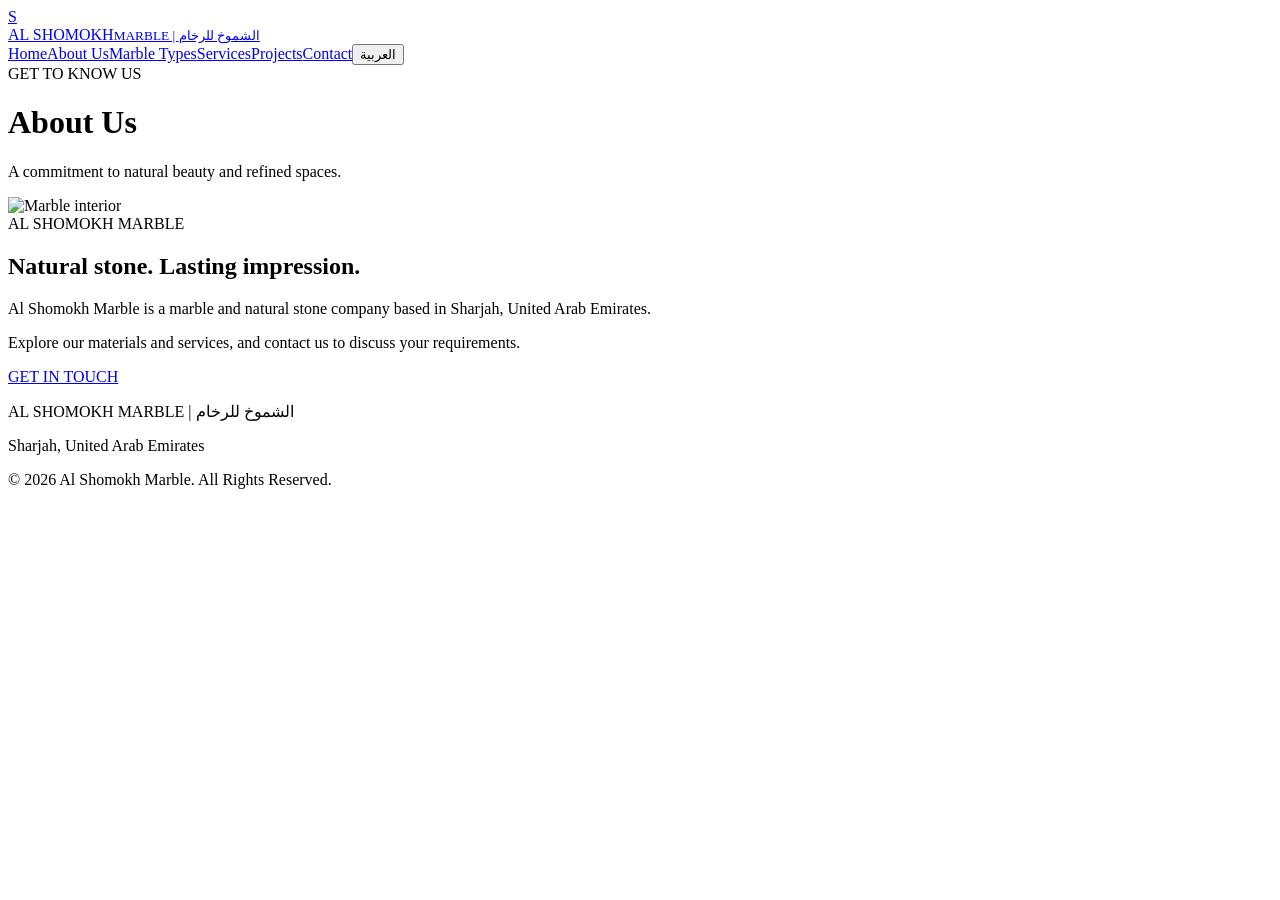
==== about.html @ c5558c02 "Add files via upload" ====
<!DOCTYPE html>
<html lang="en" dir="ltr">
<head>
<meta charset="UTF-8"><meta name="viewport" content="width=device-width, initial-scale=1.0">
<title>About Al Shomokh Marble</title>
<meta name="description" content="Al Shomokh Marble - marble and natural stone company in Sharjah, UAE.">
<link rel="stylesheet" href="assets/style.css">
<link rel="icon" href="assets/favicon.svg" type="image/svg+xml">
</head>
<body>
<header>
<a class="brand" href="index.html" aria-label="Al Shomokh Marble Home"><div class="brand-mark">S</div><div class="brand-name">AL SHOMOKH<small>MARBLE | الشموخ للرخام</small></div></a>
<nav><a href="index.html" class="" data-en="Home" data-ar="الرئيسية">Home</a><a href="about.html" class="active" data-en="About Us" data-ar="من نحن">About Us</a><a href="products.html" class="" data-en="Marble Types" data-ar="أنواع الرخام">Marble Types</a><a href="services.html" class="" data-en="Services" data-ar="خدماتنا">Services</a><a href="projects.html" class="" data-en="Projects" data-ar="أعمالنا">Projects</a><a href="contact.html" class="" data-en="Contact" data-ar="تواصل معنا">Contact</a><button class="lang" onclick="toggleLanguage()">العربية</button></nav>
</header>

<div class="page-hero"><div class="eyebrow" data-en="GET TO KNOW US" data-ar="تعرّفوا علينا">GET TO KNOW US</div><h1 data-en="About Us" data-ar="من نحن">About Us</h1><p data-en="A commitment to natural beauty and refined spaces." data-ar="اهتمام بجمال الطبيعة وأناقة المساحات.">A commitment to natural beauty and refined spaces.</p></div>
<section><div class="split"><img src="https://images.unsplash.com/photo-1600566753086-00f18fb6b3ea?auto=format&fit=crop&w=1100&q=85" alt="Marble interior"><div class="content"><div class="eyebrow" data-en="AL SHOMOKH MARBLE" data-ar="الشموخ للرخام">AL SHOMOKH MARBLE</div><h2 data-en="Natural stone. Lasting impression." data-ar="حجر طبيعي، وأثر يدوم.">Natural stone. Lasting impression.</h2><p data-en="Al Shomokh Marble is a marble and natural stone company based in Sharjah, United Arab Emirates. We aim to bring beauty, quality and elegance to different spaces through marble and stone solutions." data-ar="الشموخ للرخام شركة متخصصة في الرخام والأحجار الطبيعية، مقرها الشارقة في دولة الإمارات العربية المتحدة. نسعى إلى تقديم الجمال والجودة والفخامة لمختلف المساحات من خلال حلول الرخام والأحجار الطبيعية.">Al Shomokh Marble is a marble and natural stone company based in Sharjah, United Arab Emirates.</p><p data-en="Explore our materials and services, and contact us to discuss your requirements." data-ar="تعرّفوا على الخامات والخدمات التي نقدمها، وتواصلوا معنا لمناقشة متطلباتكم.">Explore our materials and services, and contact us to discuss your requirements.</p><a class="btn" href="contact.html" data-en="GET IN TOUCH" data-ar="تواصلوا معنا">GET IN TOUCH</a></div></div></section>

<footer><p>AL SHOMOKH MARBLE | الشموخ للرخام</p><p data-en="Sharjah, United Arab Emirates" data-ar="الشارقة، الإمارات العربية المتحدة">Sharjah, United Arab Emirates</p><p>© 2026 Al Shomokh Marble. All Rights Reserved.</p></footer>
<script src="assets/script.js"></script>
</body></html>
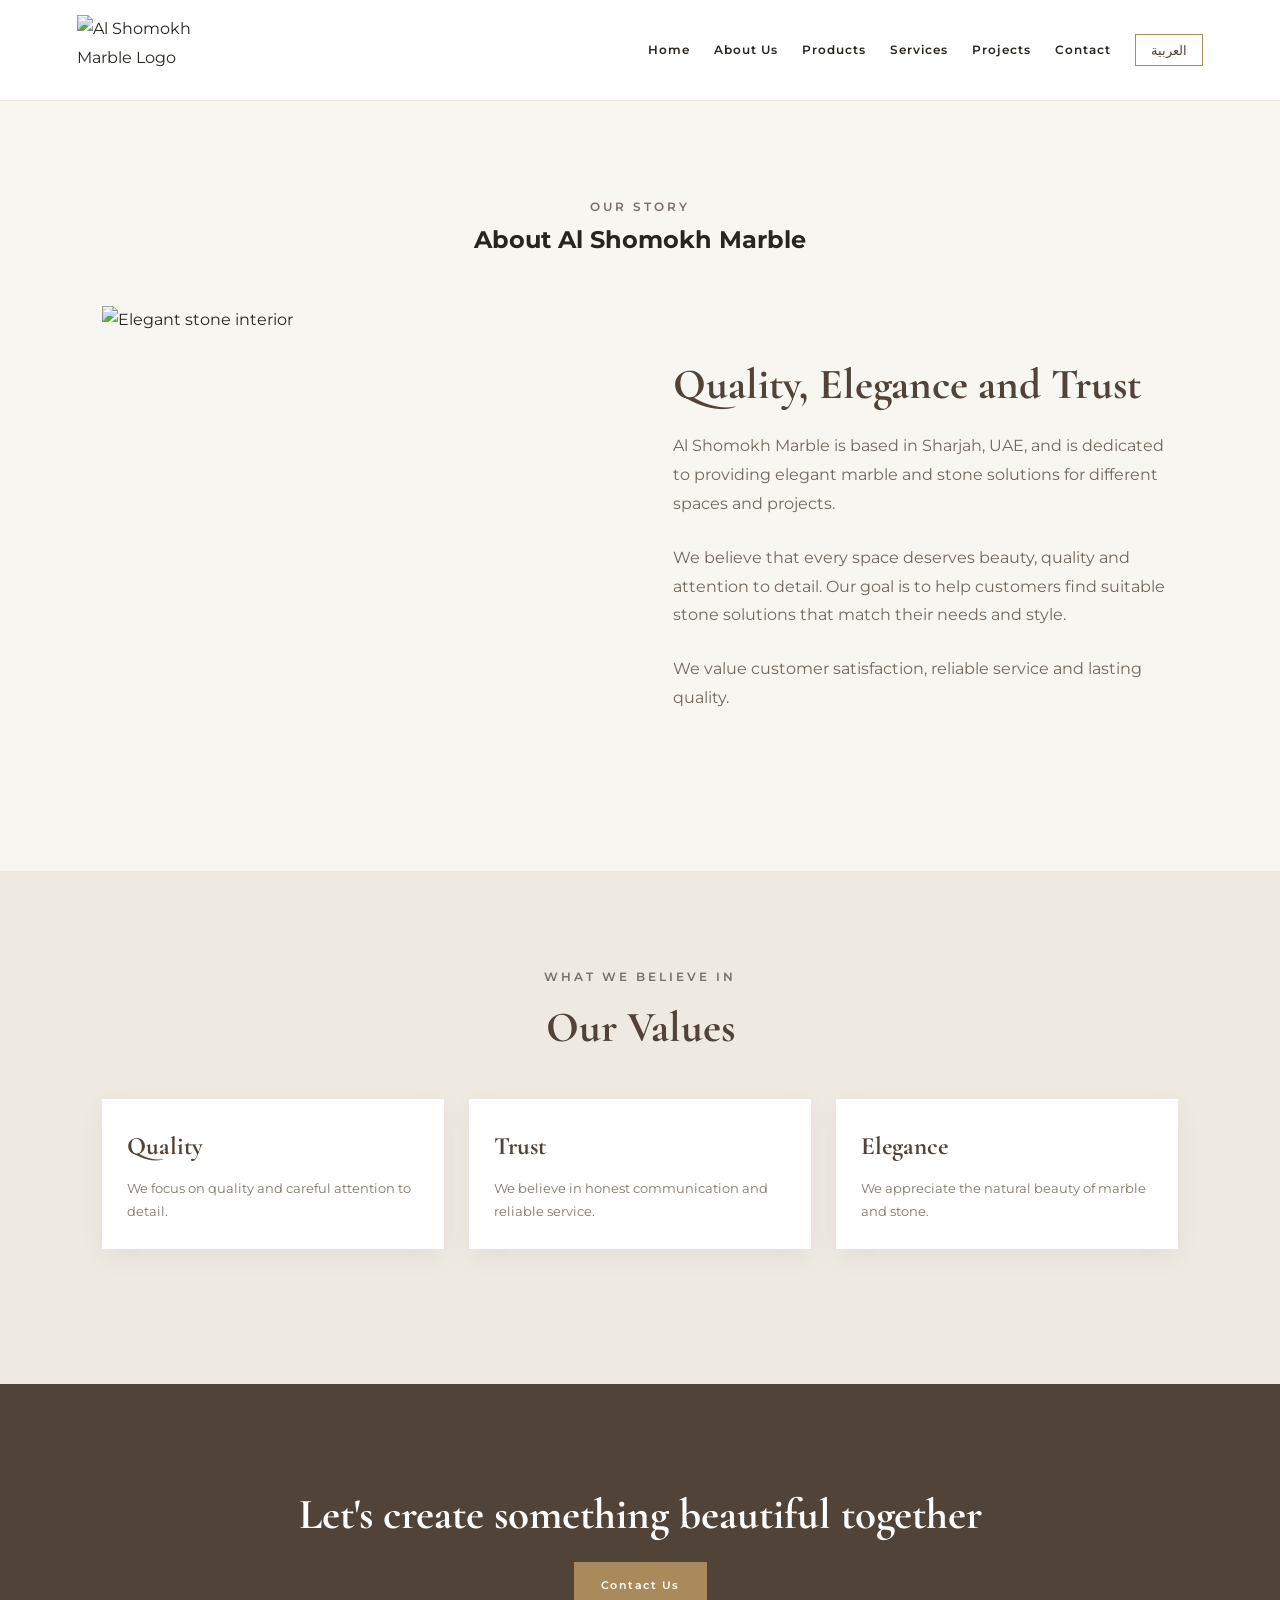
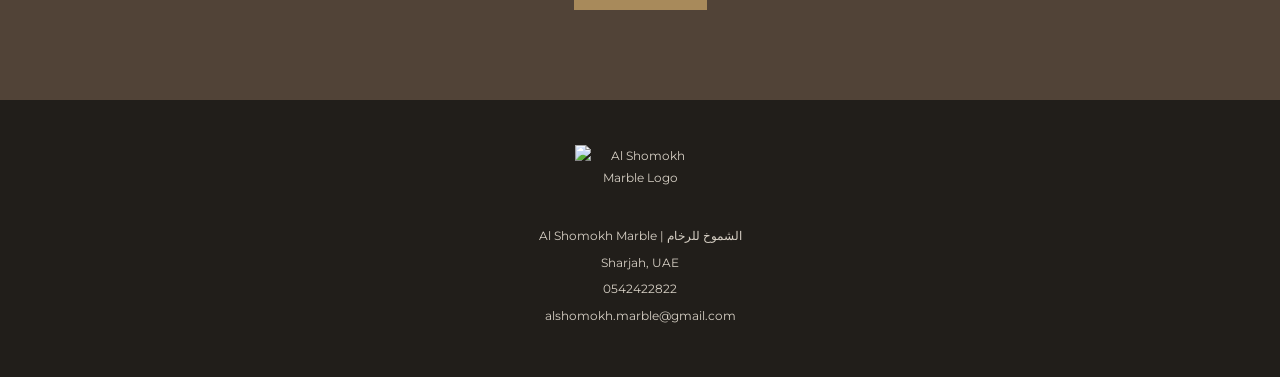
==== commit 49bce5b3: "Refactor about.html for improved structure and content" ====
--- a/about.html
+++ b/about.html
@@ -1,21 +1,114 @@
+
 <!DOCTYPE html>
 <html lang="en" dir="ltr">
 <head>
-<meta charset="UTF-8"><meta name="viewport" content="width=device-width, initial-scale=1.0">
-<title>About Al Shomokh Marble</title>
-<meta name="description" content="Al Shomokh Marble - marble and natural stone company in Sharjah, UAE.">
-<link rel="stylesheet" href="assets/style.css">
-<link rel="icon" href="assets/favicon.svg" type="image/svg+xml">
+  <meta charset="UTF-8">
+  <meta name="viewport" content="width=device-width, initial-scale=1.0">
+  <title>About Us | Al Shomokh Marble</title>
+  <link rel="stylesheet" href="assets/style.css">
 </head>
 <body>
-<header>
-<a class="brand" href="index.html" aria-label="Al Shomokh Marble Home"><div class="brand-mark">S</div><div class="brand-name">AL SHOMOKH<small>MARBLE | الشموخ للرخام</small></div></a>
-<nav><a href="index.html" class="" data-en="Home" data-ar="الرئيسية">Home</a><a href="about.html" class="active" data-en="About Us" data-ar="من نحن">About Us</a><a href="products.html" class="" data-en="Marble Types" data-ar="أنواع الرخام">Marble Types</a><a href="services.html" class="" data-en="Services" data-ar="خدماتنا">Services</a><a href="projects.html" class="" data-en="Projects" data-ar="أعمالنا">Projects</a><a href="contact.html" class="" data-en="Contact" data-ar="تواصل معنا">Contact</a><button class="lang" onclick="toggleLanguage()">العربية</button></nav>
+
+<header class="header">
+  <a class="brand" href="index.html">
+    <img src="assets/logo.jpeg" alt="Al Shomokh Marble Logo">
+  </a>
+
+  <nav>
+    <a href="index.html" data-en="Home" data-ar="الرئيسية">Home</a>
+    <a href="about.html" data-en="About Us" data-ar="من نحن">About Us</a>
+    <a href="products.html" data-en="Products" data-ar="المنتجات">Products</a>
+    <a href="services.html" data-en="Services" data-ar="خدماتنا">Services</a>
+    <a href="projects.html" data-en="Projects" data-ar="مشاريعنا">Projects</a>
+    <a href="contact.html" data-en="Contact" data-ar="اتصل بنا">Contact</a>
+    <button class="lang" onclick="toggleLanguage()">العربية</button>
+  </nav>
 </header>
 
-<div class="page-hero"><div class="eyebrow" data-en="GET TO KNOW US" data-ar="تعرّفوا علينا">GET TO KNOW US</div><h1 data-en="About Us" data-ar="من نحن">About Us</h1><p data-en="A commitment to natural beauty and refined spaces." data-ar="اهتمام بجمال الطبيعة وأناقة المساحات.">A commitment to natural beauty and refined spaces.</p></div>
-<section><div class="split"><img src="https://images.unsplash.com/photo-1600566753086-00f18fb6b3ea?auto=format&fit=crop&w=1100&q=85" alt="Marble interior"><div class="content"><div class="eyebrow" data-en="AL SHOMOKH MARBLE" data-ar="الشموخ للرخام">AL SHOMOKH MARBLE</div><h2 data-en="Natural stone. Lasting impression." data-ar="حجر طبيعي، وأثر يدوم.">Natural stone. Lasting impression.</h2><p data-en="Al Shomokh Marble is a marble and natural stone company based in Sharjah, United Arab Emirates. We aim to bring beauty, quality and elegance to different spaces through marble and stone solutions." data-ar="الشموخ للرخام شركة متخصصة في الرخام والأحجار الطبيعية، مقرها الشارقة في دولة الإمارات العربية المتحدة. نسعى إلى تقديم الجمال والجودة والفخامة لمختلف المساحات من خلال حلول الرخام والأحجار الطبيعية.">Al Shomokh Marble is a marble and natural stone company based in Sharjah, United Arab Emirates.</p><p data-en="Explore our materials and services, and contact us to discuss your requirements." data-ar="تعرّفوا على الخامات والخدمات التي نقدمها، وتواصلوا معنا لمناقشة متطلباتكم.">Explore our materials and services, and contact us to discuss your requirements.</p><a class="btn" href="contact.html" data-en="GET IN TOUCH" data-ar="تواصلوا معنا">GET IN TOUCH</a></div></div></section>
+<section class="section">
+  <div class="section-heading">
+    <p class="eyebrow" data-en="OUR STORY" data-ar="قصتنا">OUR STORY</p>
+    <h1 data-en="About Al Shomokh Marble" data-ar="من نحن – الشموخ للرخام">About Al Shomokh Marble</h1>
+  </div>
 
-<footer><p>AL SHOMOKH MARBLE | الشموخ للرخام</p><p data-en="Sharjah, United Arab Emirates" data-ar="الشارقة، الإمارات العربية المتحدة">Sharjah, United Arab Emirates</p><p>© 2026 Al Shomokh Marble. All Rights Reserved.</p></footer>
+  <div class="intro">
+    <div class="intro-image">
+      <img src="https://images.unsplash.com/photo-1600607687939-ce8a6c25118c?auto=format&fit=crop&w=1000&q=85" alt="Elegant stone interior">
+    </div>
+
+    <div class="intro-text">
+      <h2 data-en="Quality, Elegance and Trust" data-ar="الجودة والأناقة والثقة">Quality, Elegance and Trust</h2>
+
+      <p data-en="Al Shomokh Marble is based in Sharjah, UAE, and is dedicated to providing elegant marble and stone solutions for different spaces and projects."
+         data-ar="تقع الشموخ للرخام في الشارقة، الإمارات العربية المتحدة، وتهتم بتوفير حلول الرخام والأحجار الأنيقة لمختلف المساحات والمشاريع.">
+        Al Shomokh Marble is based in Sharjah, UAE, and is dedicated to providing elegant marble and stone solutions for different spaces and projects.
+      </p>
+
+      <p data-en="We believe that every space deserves beauty, quality and attention to detail. Our goal is to help customers find suitable stone solutions that match their needs and style."
+         data-ar="نؤمن بأن كل مساحة تستحق الجمال والجودة والاهتمام بالتفاصيل. هدفنا مساعدة عملائنا في اختيار حلول الحجر والرخام التي تناسب احتياجاتهم وذوقهم.">
+        We believe that every space deserves beauty, quality and attention to detail. Our goal is to help customers find suitable stone solutions that match their needs and style.
+      </p>
+
+      <p data-en="We value customer satisfaction, reliable service and lasting quality."
+         data-ar="نحرص على رضا العملاء وتقديم خدمة موثوقة وجودة تدوم.">
+        We value customer satisfaction, reliable service and lasting quality.
+      </p>
+    </div>
+  </div>
+</section>
+
+<section class="section soft">
+  <div class="section-heading">
+    <p class="eyebrow" data-en="WHAT WE BELIEVE IN" data-ar="ما نؤمن به">WHAT WE BELIEVE IN</p>
+    <h2 data-en="Our Values" data-ar="قيمنا">Our Values</h2>
+  </div>
+
+  <div class="cards">
+    <div class="card">
+      <div class="card-body">
+        <h3 data-en="Quality" data-ar="الجودة">Quality</h3>
+        <p data-en="We focus on quality and careful attention to detail."
+           data-ar="نهتم بالجودة ونعطي التفاصيل عناية خاصة.">
+          We focus on quality and careful attention to detail.
+        </p>
+      </div>
+    </div>
+
+    <div class="card">
+      <div class="card-body">
+        <h3 data-en="Trust" data-ar="الثقة">Trust</h3>
+        <p data-en="We believe in honest communication and reliable service."
+           data-ar="نؤمن بالتعامل الواضح وتقديم خدمة موثوقة.">
+          We believe in honest communication and reliable service.
+        </p>
+      </div>
+    </div>
+
+    <div class="card">
+      <div class="card-body">
+        <h3 data-en="Elegance" data-ar="الأناقة">Elegance</h3>
+        <p data-en="We appreciate the natural beauty of marble and stone."
+           data-ar="نقدّر الجمال الطبيعي للرخام والأحجار.">
+          We appreciate the natural beauty of marble and stone.
+        </p>
+      </div>
+    </div>
+  </div>
+</section>
+
+<section class="contact-banner">
+  <h2 data-en="Let's create something beautiful together" data-ar="لنصنع شيئاً جميلاً معاً">Let's create something beautiful together</h2>
+  <a class="btn" href="contact.html" data-en="Contact Us" data-ar="تواصل معنا">Contact Us</a>
+</section>
+
+<footer>
+  <img src="assets/logo.jpeg" alt="Al Shomokh Marble Logo">
+  <p>Al Shomokh Marble | الشموخ للرخام</p>
+  <p>Sharjah, UAE</p>
+  <p>0542422822</p>
+  <p>alshomokh.marble@gmail.com</p>
+</footer>
+
 <script src="assets/script.js"></script>
-</body></html>+</body>
+</html>
--- a/assets/style.css
+++ b/assets/style.css
@@ -0,0 +1,343 @@
+
+@import url('https://fonts.googleapis.com/css2?family=Cormorant+Garamond:wght@400;500;600;700&family=Montserrat:wght@400;500;600&family=Cairo:wght@400;500;600;700&display=swap');
+
+:root {
+  --cream: #f8f6f1;
+  --beige: #e9e2d5;
+  --brown: #514337;
+  --gold: #a88a5b;
+  --dark: #28241f;
+  --white: #ffffff;
+}
+
+* {
+  margin: 0;
+  padding: 0;
+  box-sizing: border-box;
+}
+
+body {
+  background: var(--cream);
+  color: var(--dark);
+  font-family: 'Montserrat', sans-serif;
+  line-height: 1.8;
+}
+
+body[dir="rtl"] {
+  font-family: 'Cairo', sans-serif;
+}
+
+a {
+  color: inherit;
+  text-decoration: none;
+}
+
+img {
+  max-width: 100%;
+  display: block;
+}
+
+.header {
+  min-height: 100px;
+  padding: 15px 6%;
+  display: flex;
+  justify-content: space-between;
+  align-items: center;
+  gap: 25px;
+  background: var(--white);
+  border-bottom: 1px solid #eee9df;
+  position: sticky;
+  top: 0;
+  z-index: 100;
+}
+
+.brand img {
+  width: 145px;
+  height: 70px;
+  object-fit: contain;
+}
+
+nav {
+  display: flex;
+  align-items: center;
+  gap: 24px;
+  flex-wrap: wrap;
+}
+
+nav a {
+  font-size: 12px;
+  font-weight: 600;
+  letter-spacing: 1px;
+  transition: color .3s;
+}
+
+nav a:hover,
+.text-link:hover {
+  color: var(--gold);
+}
+
+.lang {
+  background: transparent;
+  border: 1px solid var(--gold);
+  color: var(--brown);
+  padding: 7px 15px;
+  cursor: pointer;
+  font-family: inherit;
+}
+
+.hero {
+  min-height: 650px;
+  display: flex;
+  align-items: center;
+  padding: 80px 9%;
+  background:
+    linear-gradient(90deg, rgba(30,25,20,.75), rgba(30,25,20,.15)),
+    url('https://images.unsplash.com/photo-1600607687939-ce8a6c25118c?auto=format&fit=crop&w=2000&q=90') center/cover;
+  color: white;
+}
+
+.hero-content {
+  max-width: 650px;
+}
+
+.eyebrow {
+  color: var(--gold);
+  font-size: 12px;
+  letter-spacing: 3px;
+  font-weight: 600;
+}
+
+.hero h1 {
+  font-family: 'Cormorant Garamond', serif;
+  font-size: clamp(48px, 7vw, 78px);
+  line-height: 1.1;
+  margin: 20px 0;
+}
+
+body[dir="rtl"] .hero h1,
+body[dir="rtl"] h2,
+body[dir="rtl"] h3 {
+  font-family: 'Cairo', sans-serif;
+}
+
+.hero p {
+  font-size: 15px;
+  max-width: 540px;
+  margin-bottom: 30px;
+  color: #f1eee8;
+}
+
+.btn {
+  display: inline-block;
+  background: var(--gold);
+  color: white;
+  padding: 13px 26px;
+  font-size: 11px;
+  letter-spacing: 1.5px;
+  font-weight: 600;
+  transition: .3s;
+  border: 1px solid var(--gold);
+}
+
+.btn:hover {
+  background: transparent;
+  color: var(--gold);
+}
+
+.section {
+  padding: 95px 8%;
+}
+
+.soft {
+  background: #eeeae2;
+}
+
+.intro {
+  display: grid;
+  grid-template-columns: 1fr 1fr;
+  gap: 65px;
+  align-items: center;
+}
+
+.intro-image img {
+  width: 100%;
+  height: 470px;
+  object-fit: cover;
+}
+
+.intro-text h2,
+.section-heading h2,
+.contact-banner h2 {
+  font-family: 'Cormorant Garamond', serif;
+  font-size: 43px;
+  line-height: 1.2;
+  margin: 15px 0 22px;
+  color: var(--brown);
+}
+
+.intro-text p {
+  color: #70675d;
+  margin-bottom: 25px;
+}
+
+.text-link {
+  color: var(--gold);
+  font-size: 12px;
+  font-weight: 700;
+  letter-spacing: 1px;
+}
+
+.section-heading {
+  text-align: center;
+  max-width: 700px;
+  margin: 0 auto 45px;
+}
+
+.section-heading p {
+  color: #786f65;
+}
+
+.cards {
+  display: grid;
+  grid-template-columns: repeat(3, 1fr);
+  gap: 25px;
+  margin-bottom: 40px;
+}
+
+.card {
+  background: white;
+  box-shadow: 0 8px 25px rgba(0,0,0,.05);
+  overflow: hidden;
+}
+
+.card img {
+  width: 100%;
+  height: 280px;
+  object-fit: cover;
+  transition: transform .5s;
+}
+
+.card:hover img {
+  transform: scale(1.04);
+}
+
+.card-body {
+  padding: 25px;
+}
+
+.card-body h3 {
+  font-family: 'Cormorant Garamond', serif;
+  font-size: 25px;
+  color: var(--brown);
+  margin-bottom: 8px;
+}
+
+.card-body p {
+  color: #81776b;
+  font-size: 13px;
+}
+
+.center {
+  text-align: center;
+}
+
+.contact-banner {
+  text-align: center;
+  padding: 90px 20px;
+  background: var(--brown);
+  color: white;
+}
+
+.contact-banner h2 {
+  color: white;
+}
+
+.light-btn {
+  background: transparent;
+  border-color: white;
+}
+
+.light-btn:hover {
+  background: white;
+  color: var(--brown);
+}
+
+footer {
+  padding: 45px 20px;
+  text-align: center;
+  background: #211e1a;
+  color: #d7d0c5;
+  font-size: 12px;
+}
+
+footer img {
+  width: 130px;
+  height: 65px;
+  object-fit: contain;
+  margin: 0 auto 15px;
+}
+
+footer p {
+  margin: 5px;
+}
+
+[dir="rtl"] nav {
+  direction: rtl;
+}
+
+[dir="rtl"] .hero {
+  text-align: right;
+  background:
+    linear-gradient(270deg, rgba(30,25,20,.75), rgba(30,25,20,.15)),
+    url('https://images.unsplash.com/photo-1600607687939-ce8a6c25118c?auto=format&fit=crop&w=2000&q=90') center/cover;
+}
+
+@media (max-width: 900px) {
+  .header {
+    flex-direction: column;
+  }
+
+  nav {
+    justify-content: center;
+    gap: 15px;
+  }
+
+  .intro {
+    grid-template-columns: 1fr;
+  }
+
+  .cards {
+    grid-template-columns: repeat(2, 1fr);
+  }
+}
+
+@media (max-width: 600px) {
+  .hero {
+    min-height: 540px;
+    padding: 60px 7%;
+  }
+
+  .section {
+    padding: 65px 6%;
+  }
+
+  .cards {
+    grid-template-columns: 1fr;
+  }
+
+  .intro-image img {
+    height: 300px;
+  }
+
+  .header {
+    padding: 15px;
+  }
+
+  nav {
+    gap: 12px;
+  }
+
+  nav a {
+    font-size: 11px;
+  }
+}
